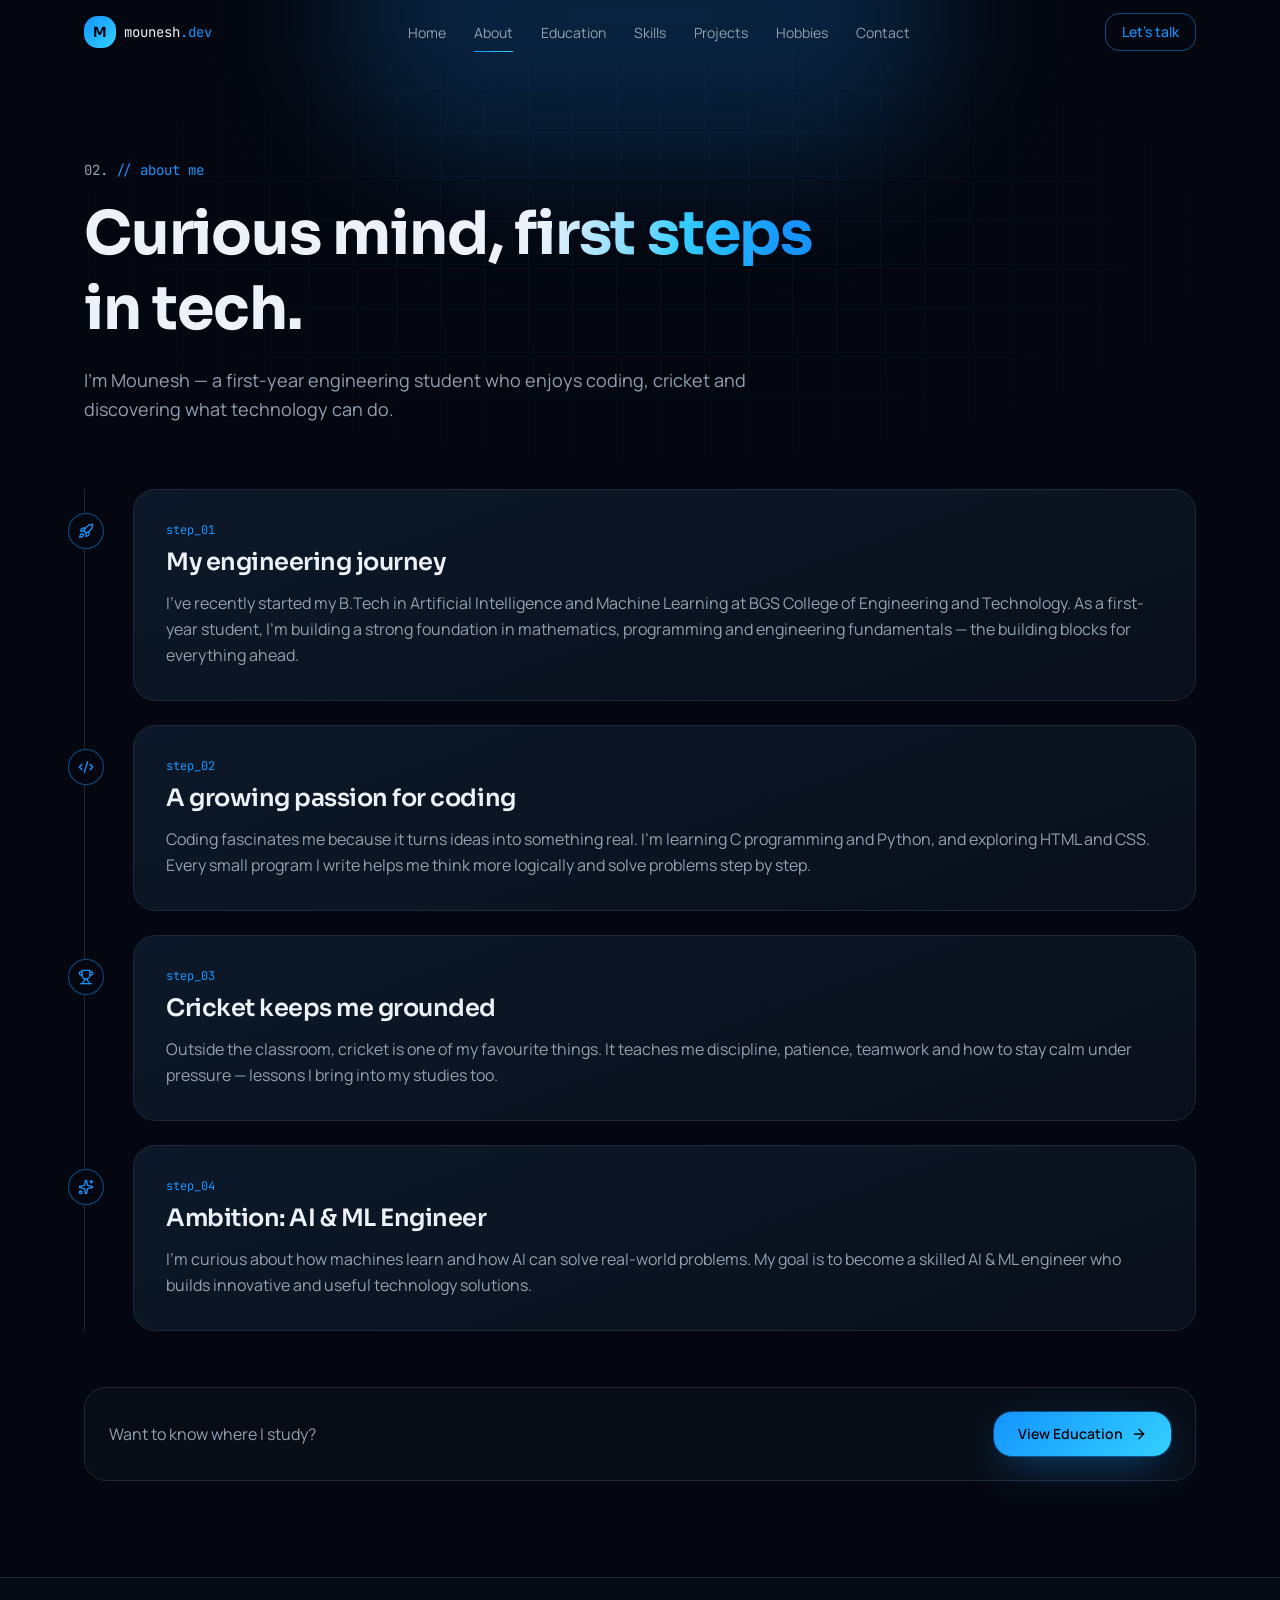
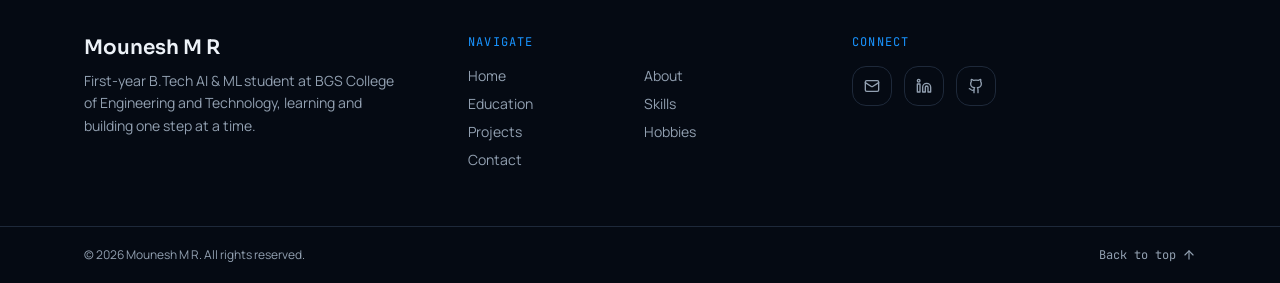
==== about.html @ 5f182b71 "Add portfolio files" ====
<!DOCTYPE html><html lang="en" data-tsd-source="/src/routes/__root.tsx:119:5"><head data-tsd-source="/src/routes/__root.tsx:120:7"><meta charSet="utf-8"/><meta name="viewport" content="width=device-width, initial-scale=1"/><link rel="stylesheet" href="https://fonts.googleapis.com/css2?family=JetBrains+Mono:wght@400;500&amp;family=Manrope:wght@400;500;600;700&amp;family=Sora:wght@500;600;700;800&amp;display=swap" data-precedence="default"/><link rel="stylesheet" href="style.css" data-precedence="default"/><title>About Me — Mounesh M R</title><meta name="author" content="Mounesh M R"/><meta property="og:type" content="website"/><meta name="twitter:card" content="summary_large_image"/><meta name="theme-color" content="#0b1020"/><meta name="description" content="My engineering journey, my passion for coding, cricket and technology, and my ambition to become an AI &amp; ML engineer."/><meta property="og:title" content="About Mounesh M R"/><meta property="og:description" content="A first-year AI &amp; ML student&#x27;s journey into coding and technology."/><link rel="preconnect" href="https://fonts.googleapis.com"/><link rel="preconnect" href="https://fonts.gstatic.com" crossorigin="anonymous"/><link rel="icon" href="favicon.ico" type="image/x-icon"/></head><body data-tsd-source="/src/routes/__root.tsx:123:7"><header class="fixed inset-x-0 top-0 z-50 transition-all duration-300 border-b border-transparent" data-tsd-source="/src/components/site/SiteNav.tsx:22:5"><nav class="mx-auto flex h-16 max-w-6xl items-center justify-between px-5" data-tsd-source="/src/components/site/SiteNav.tsx:28:7"><a class="group flex items-center gap-2 font-mono text-sm" data-tsd-source="/src/components/site/SiteNav.tsx:29:9" href="index.html"><span class="grid h-8 w-8 place-items-center rounded-lg bg-gradient-primary font-display text-sm font-bold text-primary-foreground transition-transform group-hover:rotate-6" data-tsd-source="/src/components/site/SiteNav.tsx:30:11">M</span><span class="text-foreground" data-tsd-source="/src/components/site/SiteNav.tsx:33:11">mounesh<span class="text-primary" data-tsd-source="/src/components/site/SiteNav.tsx:34:20">.dev</span></span></a><ul class="hidden items-center gap-1 lg:flex" data-tsd-source="/src/components/site/SiteNav.tsx:38:9"><li data-tsd-source="/src/components/site/SiteNav.tsx:40:13"><a class="relative rounded-md px-3 py-2 text-sm text-muted-foreground transition-colors hover:text-foreground" data-tsd-source="/src/components/site/SiteNav.tsx:41:15" href="index.html">Home<span class="absolute inset-x-3 -bottom-0.5 h-px origin-left bg-gradient-primary transition-transform duration-300 scale-x-0" data-tsd-source="/src/components/site/SiteNav.tsx:50:21"></span></a></li><li data-tsd-source="/src/components/site/SiteNav.tsx:40:13"><a class="relative rounded-md px-3 py-2 text-sm text-muted-foreground transition-colors hover:text-foreground text-foreground" data-tsd-source="/src/components/site/SiteNav.tsx:41:15" href="about.html" data-status="active" aria-current="page">About<span class="absolute inset-x-3 -bottom-0.5 h-px origin-left bg-gradient-primary transition-transform duration-300 scale-x-100" data-tsd-source="/src/components/site/SiteNav.tsx:50:21"></span></a></li><li data-tsd-source="/src/components/site/SiteNav.tsx:40:13"><a class="relative rounded-md px-3 py-2 text-sm text-muted-foreground transition-colors hover:text-foreground" data-tsd-source="/src/components/site/SiteNav.tsx:41:15" href="education.html">Education<span class="absolute inset-x-3 -bottom-0.5 h-px origin-left bg-gradient-primary transition-transform duration-300 scale-x-0" data-tsd-source="/src/components/site/SiteNav.tsx:50:21"></span></a></li><li data-tsd-source="/src/components/site/SiteNav.tsx:40:13"><a class="relative rounded-md px-3 py-2 text-sm text-muted-foreground transition-colors hover:text-foreground" data-tsd-source="/src/components/site/SiteNav.tsx:41:15" href="skills.html">Skills<span class="absolute inset-x-3 -bottom-0.5 h-px origin-left bg-gradient-primary transition-transform duration-300 scale-x-0" data-tsd-source="/src/components/site/SiteNav.tsx:50:21"></span></a></li><li data-tsd-source="/src/components/site/SiteNav.tsx:40:13"><a class="relative rounded-md px-3 py-2 text-sm text-muted-foreground transition-colors hover:text-foreground" data-tsd-source="/src/components/site/SiteNav.tsx:41:15" href="projects.html">Projects<span class="absolute inset-x-3 -bottom-0.5 h-px origin-left bg-gradient-primary transition-transform duration-300 scale-x-0" data-tsd-source="/src/components/site/SiteNav.tsx:50:21"></span></a></li><li data-tsd-source="/src/components/site/SiteNav.tsx:40:13"><a class="relative rounded-md px-3 py-2 text-sm text-muted-foreground transition-colors hover:text-foreground" data-tsd-source="/src/components/site/SiteNav.tsx:41:15" href="hobbies.html">Hobbies<span class="absolute inset-x-3 -bottom-0.5 h-px origin-left bg-gradient-primary transition-transform duration-300 scale-x-0" data-tsd-source="/src/components/site/SiteNav.tsx:50:21"></span></a></li><li data-tsd-source="/src/components/site/SiteNav.tsx:40:13"><a class="relative rounded-md px-3 py-2 text-sm text-muted-foreground transition-colors hover:text-foreground" data-tsd-source="/src/components/site/SiteNav.tsx:41:15" href="contact.html">Contact<span class="absolute inset-x-3 -bottom-0.5 h-px origin-left bg-gradient-primary transition-transform duration-300 scale-x-0" data-tsd-source="/src/components/site/SiteNav.tsx:50:21"></span></a></li></ul><a class="hidden rounded-lg border border-primary/50 px-4 py-2 text-sm font-medium text-primary transition-all hover:bg-primary hover:text-primary-foreground lg:inline-flex" data-tsd-source="/src/components/site/SiteNav.tsx:63:9" href="contact.html">Let&#x27;s talk</a><button type="button" aria-label="Open menu" aria-expanded="false" class="grid h-10 w-10 place-items-center rounded-lg border border-border text-foreground transition-colors hover:border-primary lg:hidden" data-tsd-source="/src/components/site/SiteNav.tsx:70:9"><svg xmlns="http://www.w3.org/2000/svg" width="24" height="24" viewBox="0 0 24 24" fill="none" stroke="currentColor" stroke-width="2" stroke-linecap="round" stroke-linejoin="round" class="lucide lucide-menu h-5 w-5" aria-hidden="true" data-tsd-source="/src/components/site/SiteNav.tsx:77:47"><path d="M4 5h16"></path><path d="M4 12h16"></path><path d="M4 19h16"></path></svg></button></nav><div class="overflow-hidden transition-[max-height] duration-300 lg:hidden max-h-0" data-tsd-source="/src/components/site/SiteNav.tsx:81:7"><ul class="mx-auto max-w-6xl space-y-1 px-5 pb-5" data-tsd-source="/src/components/site/SiteNav.tsx:87:9"><li data-tsd-source="/src/components/site/SiteNav.tsx:89:13"><a class="flex items-center gap-3 rounded-lg px-3 py-3 text-base text-muted-foreground transition-colors hover:bg-accent hover:text-foreground" data-tsd-source="/src/components/site/SiteNav.tsx:90:15" href="index.html"><span class="font-mono text-xs text-primary" data-tsd-source="/src/components/site/SiteNav.tsx:96:17">01.</span>Home</a></li><li data-tsd-source="/src/components/site/SiteNav.tsx:89:13"><a class="flex items-center gap-3 rounded-lg px-3 py-3 text-base text-muted-foreground transition-colors hover:bg-accent hover:text-foreground bg-accent text-foreground" data-tsd-source="/src/components/site/SiteNav.tsx:90:15" href="about.html" data-status="active" aria-current="page"><span class="font-mono text-xs text-primary" data-tsd-source="/src/components/site/SiteNav.tsx:96:17">02.</span>About</a></li><li data-tsd-source="/src/components/site/SiteNav.tsx:89:13"><a class="flex items-center gap-3 rounded-lg px-3 py-3 text-base text-muted-foreground transition-colors hover:bg-accent hover:text-foreground" data-tsd-source="/src/components/site/SiteNav.tsx:90:15" href="education.html"><span class="font-mono text-xs text-primary" data-tsd-source="/src/components/site/SiteNav.tsx:96:17">03.</span>Education</a></li><li data-tsd-source="/src/components/site/SiteNav.tsx:89:13"><a class="flex items-center gap-3 rounded-lg px-3 py-3 text-base text-muted-foreground transition-colors hover:bg-accent hover:text-foreground" data-tsd-source="/src/components/site/SiteNav.tsx:90:15" href="skills.html"><span class="font-mono text-xs text-primary" data-tsd-source="/src/components/site/SiteNav.tsx:96:17">04.</span>Skills</a></li><li data-tsd-source="/src/components/site/SiteNav.tsx:89:13"><a class="flex items-center gap-3 rounded-lg px-3 py-3 text-base text-muted-foreground transition-colors hover:bg-accent hover:text-foreground" data-tsd-source="/src/components/site/SiteNav.tsx:90:15" href="projects.html"><span class="font-mono text-xs text-primary" data-tsd-source="/src/components/site/SiteNav.tsx:96:17">05.</span>Projects</a></li><li data-tsd-source="/src/components/site/SiteNav.tsx:89:13"><a class="flex items-center gap-3 rounded-lg px-3 py-3 text-base text-muted-foreground transition-colors hover:bg-accent hover:text-foreground" data-tsd-source="/src/components/site/SiteNav.tsx:90:15" href="hobbies.html"><span class="font-mono text-xs text-primary" data-tsd-source="/src/components/site/SiteNav.tsx:96:17">06.</span>Hobbies</a></li><li data-tsd-source="/src/components/site/SiteNav.tsx:89:13"><a class="flex items-center gap-3 rounded-lg px-3 py-3 text-base text-muted-foreground transition-colors hover:bg-accent hover:text-foreground" data-tsd-source="/src/components/site/SiteNav.tsx:90:15" href="contact.html"><span class="font-mono text-xs text-primary" data-tsd-source="/src/components/site/SiteNav.tsx:96:17">07.</span>Contact</a></li></ul></div></header><main class="min-h-screen" data-tsd-source="/src/routes/__root.tsx:137:7"><section class="relative overflow-hidden pt-32 pb-12 md:pt-40 md:pb-16" data-tsd-source="/src/components/site/PageHeader.tsx:15:5"><div class="pointer-events-none absolute inset-0 bg-grid opacity-60" data-tsd-source="/src/components/site/PageHeader.tsx:16:7"></div><div class="pointer-events-none absolute -top-32 left-1/2 h-72 w-[38rem] -translate-x-1/2 rounded-full bg-primary/20 blur-3xl" data-tsd-source="/src/components/site/PageHeader.tsx:17:7"></div><div class="relative mx-auto max-w-6xl px-5" data-tsd-source="/src/components/site/PageHeader.tsx:18:7"><p class="animate-fade-up font-mono text-sm text-primary" data-tsd-source="/src/components/site/PageHeader.tsx:19:9"><span class="text-muted-foreground" data-tsd-source="/src/components/site/PageHeader.tsx:20:11">02.</span> // about me</p><h1 class="animate-fade-up mt-4 max-w-3xl text-4xl font-bold leading-tight md:text-6xl" style="animation-delay:80ms" data-tsd-source="/src/components/site/PageHeader.tsx:22:9">Curious mind, <span class="text-gradient">first steps</span> in tech.</h1><div class="animate-fade-up mt-5 max-w-2xl text-base leading-relaxed text-muted-foreground md:text-lg" style="animation-delay:160ms" data-tsd-source="/src/components/site/PageHeader.tsx:29:11">I&#x27;m Mounesh — a first-year engineering student who enjoys coding, cricket and discovering what technology can do.</div></div></section><section class="mx-auto max-w-6xl px-5" data-tsd-source="/src/routes/about.tsx:57:7"><div class="relative space-y-6 border-l border-border pl-8 md:pl-12" data-tsd-source="/src/routes/about.tsx:58:9"><div data-visible="false" style="transition-delay:0ms" class="reveal" data-tsd-source="/src/components/site/Reveal.tsx:33:5"><div class="relative" data-tsd-source="/src/routes/about.tsx:61:15"><span class="absolute -left-[3.05rem] top-6 grid h-9 w-9 place-items-center rounded-full border border-primary/50 bg-background text-primary md:-left-[4.05rem]" data-tsd-source="/src/routes/about.tsx:62:17"><svg xmlns="http://www.w3.org/2000/svg" width="24" height="24" viewBox="0 0 24 24" fill="none" stroke="currentColor" stroke-width="2" stroke-linecap="round" stroke-linejoin="round" class="lucide lucide-rocket h-4 w-4" aria-hidden="true" data-tsd-source="/src/routes/about.tsx:63:19"><path d="M12 15v5s3.03-.55 4-2c1.08-1.62 0-5 0-5"></path><path d="M4.5 16.5c-1.5 1.26-2 5-2 5s3.74-.5 5-2c.71-.84.7-2.13-.09-2.91a2.18 2.18 0 0 0-2.91-.09"></path><path d="M9 12a22 22 0 0 1 2-3.95A12.88 12.88 0 0 1 22 2c0 2.72-.78 7.5-6 11a22.4 22.4 0 0 1-4 2z"></path><path d="M9 12H4s.55-3.03 2-4c1.62-1.08 5 .05 5 .05"></path></svg></span><div class="card-interactive rounded-2xl border border-border bg-gradient-card p-6 md:p-8" data-tsd-source="/src/routes/about.tsx:65:17"><p class="font-mono text-xs text-primary" data-tsd-source="/src/routes/about.tsx:66:19">step_01</p><h2 class="mt-2 text-xl font-semibold md:text-2xl" data-tsd-source="/src/routes/about.tsx:67:19">My engineering journey</h2><p class="mt-3 leading-relaxed text-muted-foreground" data-tsd-source="/src/routes/about.tsx:68:19">I&#x27;ve recently started my B.Tech in Artificial Intelligence and Machine Learning at BGS College of Engineering and Technology. As a first-year student, I&#x27;m building a strong foundation in mathematics, programming and engineering fundamentals — the building blocks for everything ahead.</p></div></div></div><div data-visible="false" style="transition-delay:60ms" class="reveal" data-tsd-source="/src/components/site/Reveal.tsx:33:5"><div class="relative" data-tsd-source="/src/routes/about.tsx:61:15"><span class="absolute -left-[3.05rem] top-6 grid h-9 w-9 place-items-center rounded-full border border-primary/50 bg-background text-primary md:-left-[4.05rem]" data-tsd-source="/src/routes/about.tsx:62:17"><svg xmlns="http://www.w3.org/2000/svg" width="24" height="24" viewBox="0 0 24 24" fill="none" stroke="currentColor" stroke-width="2" stroke-linecap="round" stroke-linejoin="round" class="lucide lucide-code-xml h-4 w-4" aria-hidden="true" data-tsd-source="/src/routes/about.tsx:63:19"><path d="m18 16 4-4-4-4"></path><path d="m6 8-4 4 4 4"></path><path d="m14.5 4-5 16"></path></svg></span><div class="card-interactive rounded-2xl border border-border bg-gradient-card p-6 md:p-8" data-tsd-source="/src/routes/about.tsx:65:17"><p class="font-mono text-xs text-primary" data-tsd-source="/src/routes/about.tsx:66:19">step_02</p><h2 class="mt-2 text-xl font-semibold md:text-2xl" data-tsd-source="/src/routes/about.tsx:67:19">A growing passion for coding</h2><p class="mt-3 leading-relaxed text-muted-foreground" data-tsd-source="/src/routes/about.tsx:68:19">Coding fascinates me because it turns ideas into something real. I&#x27;m learning C programming and Python, and exploring HTML and CSS. Every small program I write helps me think more logically and solve problems step by step.</p></div></div></div><div data-visible="false" style="transition-delay:120ms" class="reveal" data-tsd-source="/src/components/site/Reveal.tsx:33:5"><div class="relative" data-tsd-source="/src/routes/about.tsx:61:15"><span class="absolute -left-[3.05rem] top-6 grid h-9 w-9 place-items-center rounded-full border border-primary/50 bg-background text-primary md:-left-[4.05rem]" data-tsd-source="/src/routes/about.tsx:62:17"><svg xmlns="http://www.w3.org/2000/svg" width="24" height="24" viewBox="0 0 24 24" fill="none" stroke="currentColor" stroke-width="2" stroke-linecap="round" stroke-linejoin="round" class="lucide lucide-trophy h-4 w-4" aria-hidden="true" data-tsd-source="/src/routes/about.tsx:63:19"><path d="M10 14.66v1.626a2 2 0 0 1-.976 1.696A5 5 0 0 0 7 21.978"></path><path d="M14 14.66v1.626a2 2 0 0 0 .976 1.696A5 5 0 0 1 17 21.978"></path><path d="M18 9h1.5a1 1 0 0 0 0-5H18"></path><path d="M4 22h16"></path><path d="M6 9a6 6 0 0 0 12 0V3a1 1 0 0 0-1-1H7a1 1 0 0 0-1 1z"></path><path d="M6 9H4.5a1 1 0 0 1 0-5H6"></path></svg></span><div class="card-interactive rounded-2xl border border-border bg-gradient-card p-6 md:p-8" data-tsd-source="/src/routes/about.tsx:65:17"><p class="font-mono text-xs text-primary" data-tsd-source="/src/routes/about.tsx:66:19">step_03</p><h2 class="mt-2 text-xl font-semibold md:text-2xl" data-tsd-source="/src/routes/about.tsx:67:19">Cricket keeps me grounded</h2><p class="mt-3 leading-relaxed text-muted-foreground" data-tsd-source="/src/routes/about.tsx:68:19">Outside the classroom, cricket is one of my favourite things. It teaches me discipline, patience, teamwork and how to stay calm under pressure — lessons I bring into my studies too.</p></div></div></div><div data-visible="false" style="transition-delay:180ms" class="reveal" data-tsd-source="/src/components/site/Reveal.tsx:33:5"><div class="relative" data-tsd-source="/src/routes/about.tsx:61:15"><span class="absolute -left-[3.05rem] top-6 grid h-9 w-9 place-items-center rounded-full border border-primary/50 bg-background text-primary md:-left-[4.05rem]" data-tsd-source="/src/routes/about.tsx:62:17"><svg xmlns="http://www.w3.org/2000/svg" width="24" height="24" viewBox="0 0 24 24" fill="none" stroke="currentColor" stroke-width="2" stroke-linecap="round" stroke-linejoin="round" class="lucide lucide-sparkles h-4 w-4" aria-hidden="true" data-tsd-source="/src/routes/about.tsx:63:19"><path d="M11.017 2.814a1 1 0 0 1 1.966 0l1.051 5.558a2 2 0 0 0 1.594 1.594l5.558 1.051a1 1 0 0 1 0 1.966l-5.558 1.051a2 2 0 0 0-1.594 1.594l-1.051 5.558a1 1 0 0 1-1.966 0l-1.051-5.558a2 2 0 0 0-1.594-1.594l-5.558-1.051a1 1 0 0 1 0-1.966l5.558-1.051a2 2 0 0 0 1.594-1.594z"></path><path d="M20 2v4"></path><path d="M22 4h-4"></path><circle cx="4" cy="20" r="2"></circle></svg></span><div class="card-interactive rounded-2xl border border-border bg-gradient-card p-6 md:p-8" data-tsd-source="/src/routes/about.tsx:65:17"><p class="font-mono text-xs text-primary" data-tsd-source="/src/routes/about.tsx:66:19">step_04</p><h2 class="mt-2 text-xl font-semibold md:text-2xl" data-tsd-source="/src/routes/about.tsx:67:19">Ambition: AI &amp; ML Engineer</h2><p class="mt-3 leading-relaxed text-muted-foreground" data-tsd-source="/src/routes/about.tsx:68:19">I&#x27;m curious about how machines learn and how AI can solve real-world problems. My goal is to become a skilled AI &amp; ML engineer who builds innovative and useful technology solutions.</p></div></div></div></div><div data-visible="false" style="transition-delay:0ms" class="reveal mt-14 flex flex-wrap items-center justify-between gap-4 rounded-2xl border border-border bg-card/60 p-6" data-tsd-source="/src/components/site/Reveal.tsx:33:5"><p class="text-muted-foreground" data-tsd-source="/src/routes/about.tsx:76:11">Want to know where I study?</p><a class="group inline-flex items-center justify-center gap-2 rounded-xl bg-gradient-primary px-6 py-3 text-sm font-semibold text-primary-foreground shadow-glow transition-all duration-300 hover:-translate-y-0.5 hover:brightness-110 focus-visible:outline-none focus-visible:ring-2 focus-visible:ring-ring focus-visible:ring-offset-2 focus-visible:ring-offset-background" data-tsd-source="/src/routes/about.tsx:77:11" href="education.html">View Education <svg xmlns="http://www.w3.org/2000/svg" width="24" height="24" viewBox="0 0 24 24" fill="none" stroke="currentColor" stroke-width="2" stroke-linecap="round" stroke-linejoin="round" class="lucide lucide-arrow-right h-4 w-4 transition-transform group-hover:translate-x-1" aria-hidden="true" data-tsd-source="/src/routes/about.tsx:78:28"><path d="M5 12h14"></path><path d="m12 5 7 7-7 7"></path></svg></a></div></section></main><footer class="relative mt-24 border-t border-border bg-card/40" data-tsd-source="/src/components/site/SiteFooter.tsx:7:5"><div class="mx-auto grid max-w-6xl gap-10 px-5 py-14 md:grid-cols-3" data-tsd-source="/src/components/site/SiteFooter.tsx:8:7"><div data-tsd-source="/src/components/site/SiteFooter.tsx:9:9"><p class="font-display text-xl font-semibold" data-tsd-source="/src/components/site/SiteFooter.tsx:10:11">Mounesh M R</p><p class="mt-2 max-w-xs text-sm leading-relaxed text-muted-foreground" data-tsd-source="/src/components/site/SiteFooter.tsx:11:11">First-year B.Tech AI &amp; ML student at BGS College of Engineering and Technology, learning and building one step at a time.</p></div><div data-tsd-source="/src/components/site/SiteFooter.tsx:17:9"><p class="font-mono text-xs uppercase tracking-widest text-primary" data-tsd-source="/src/components/site/SiteFooter.tsx:18:11">Navigate</p><ul class="mt-4 grid grid-cols-2 gap-2 text-sm" data-tsd-source="/src/components/site/SiteFooter.tsx:19:11"><li data-tsd-source="/src/components/site/SiteFooter.tsx:21:15"><a class="text-muted-foreground transition-colors hover:text-primary" data-tsd-source="/src/components/site/SiteFooter.tsx:22:17" href="index.html">Home</a></li><li data-tsd-source="/src/components/site/SiteFooter.tsx:21:15"><a class="text-muted-foreground transition-colors hover:text-primary active" data-tsd-source="/src/components/site/SiteFooter.tsx:22:17" href="about.html" data-status="active" aria-current="page">About</a></li><li data-tsd-source="/src/components/site/SiteFooter.tsx:21:15"><a class="text-muted-foreground transition-colors hover:text-primary" data-tsd-source="/src/components/site/SiteFooter.tsx:22:17" href="education.html">Education</a></li><li data-tsd-source="/src/components/site/SiteFooter.tsx:21:15"><a class="text-muted-foreground transition-colors hover:text-primary" data-tsd-source="/src/components/site/SiteFooter.tsx:22:17" href="skills.html">Skills</a></li><li data-tsd-source="/src/components/site/SiteFooter.tsx:21:15"><a class="text-muted-foreground transition-colors hover:text-primary" data-tsd-source="/src/components/site/SiteFooter.tsx:22:17" href="projects.html">Projects</a></li><li data-tsd-source="/src/components/site/SiteFooter.tsx:21:15"><a class="text-muted-foreground transition-colors hover:text-primary" data-tsd-source="/src/components/site/SiteFooter.tsx:22:17" href="hobbies.html">Hobbies</a></li><li data-tsd-source="/src/components/site/SiteFooter.tsx:21:15"><a class="text-muted-foreground transition-colors hover:text-primary" data-tsd-source="/src/components/site/SiteFooter.tsx:22:17" href="contact.html">Contact</a></li></ul></div><div data-tsd-source="/src/components/site/SiteFooter.tsx:30:9"><p class="font-mono text-xs uppercase tracking-widest text-primary" data-tsd-source="/src/components/site/SiteFooter.tsx:31:11">Connect</p><div class="mt-4 flex gap-3" data-tsd-source="/src/components/site/SiteFooter.tsx:32:11"><a href="mailto:your.email@example.com" rel="noreferrer" aria-label="Email" class="grid h-10 w-10 place-items-center rounded-lg border border-border text-muted-foreground transition-all hover:-translate-y-1 hover:border-primary hover:text-primary" data-tsd-source="/src/components/site/SiteFooter.tsx:38:15"><svg xmlns="http://www.w3.org/2000/svg" width="24" height="24" viewBox="0 0 24 24" fill="none" stroke="currentColor" stroke-width="2" stroke-linecap="round" stroke-linejoin="round" class="lucide lucide-mail h-4 w-4" aria-hidden="true" data-tsd-source="/src/components/site/SiteFooter.tsx:46:17"><path d="m22 7-8.991 5.727a2 2 0 0 1-2.009 0L2 7"></path><rect x="2" y="4" width="20" height="16" rx="2"></rect></svg></a><a href="https://www.linkedin.com/in/your-profile" target="_blank" rel="noreferrer" aria-label="LinkedIn" class="grid h-10 w-10 place-items-center rounded-lg border border-border text-muted-foreground transition-all hover:-translate-y-1 hover:border-primary hover:text-primary" data-tsd-source="/src/components/site/SiteFooter.tsx:38:15"><svg xmlns="http://www.w3.org/2000/svg" width="24" height="24" viewBox="0 0 24 24" fill="none" stroke="currentColor" stroke-width="2" stroke-linecap="round" stroke-linejoin="round" class="lucide lucide-linkedin h-4 w-4" aria-hidden="true" data-tsd-source="/src/components/site/SiteFooter.tsx:46:17"><path d="M16 8a6 6 0 0 1 6 6v7h-4v-7a2 2 0 0 0-2-2 2 2 0 0 0-2 2v7h-4v-7a6 6 0 0 1 6-6z"></path><rect width="4" height="12" x="2" y="9"></rect><circle cx="4" cy="4" r="2"></circle></svg></a><a href="https://github.com/your-username" target="_blank" rel="noreferrer" aria-label="GitHub" class="grid h-10 w-10 place-items-center rounded-lg border border-border text-muted-foreground transition-all hover:-translate-y-1 hover:border-primary hover:text-primary" data-tsd-source="/src/components/site/SiteFooter.tsx:38:15"><svg xmlns="http://www.w3.org/2000/svg" width="24" height="24" viewBox="0 0 24 24" fill="none" stroke="currentColor" stroke-width="2" stroke-linecap="round" stroke-linejoin="round" class="lucide lucide-github h-4 w-4" aria-hidden="true" data-tsd-source="/src/components/site/SiteFooter.tsx:46:17"><path d="M15 22v-4a4.8 4.8 0 0 0-1-3.5c3 0 6-2 6-5.5.08-1.25-.27-2.48-1-3.5.28-1.15.28-2.35 0-3.5 0 0-1 0-3 1.5-2.64-.5-5.36-.5-8 0C6 2 5 2 5 2c-.3 1.15-.3 2.35 0 3.5A5.403 5.403 0 0 0 4 9c0 3.5 3 5.5 6 5.5-.39.49-.68 1.05-.85 1.65-.17.6-.22 1.23-.15 1.85v4"></path><path d="M9 18c-4.51 2-5-2-7-2"></path></svg></a></div></div></div><div class="border-t border-border" data-tsd-source="/src/components/site/SiteFooter.tsx:53:7"><div class="mx-auto flex max-w-6xl flex-col items-center justify-between gap-3 px-5 py-5 text-xs text-muted-foreground sm:flex-row" data-tsd-source="/src/components/site/SiteFooter.tsx:54:9"><p data-tsd-source="/src/components/site/SiteFooter.tsx:55:11">© 2026 Mounesh M R. All rights reserved.</p><button type="button" class="inline-flex items-center gap-1.5 font-mono transition-colors hover:text-primary" data-tsd-source="/src/components/site/SiteFooter.tsx:56:11">Back to top <svg xmlns="http://www.w3.org/2000/svg" width="24" height="24" viewBox="0 0 24 24" fill="none" stroke="currentColor" stroke-width="2" stroke-linecap="round" stroke-linejoin="round" class="lucide lucide-arrow-up h-3.5 w-3.5" aria-hidden="true" data-tsd-source="/src/components/site/SiteFooter.tsx:61:25"><path d="m5 12 7-7 7 7"></path><path d="M12 19V5"></path></svg></button></div></div></footer><script src="script.js"></script></body></html>
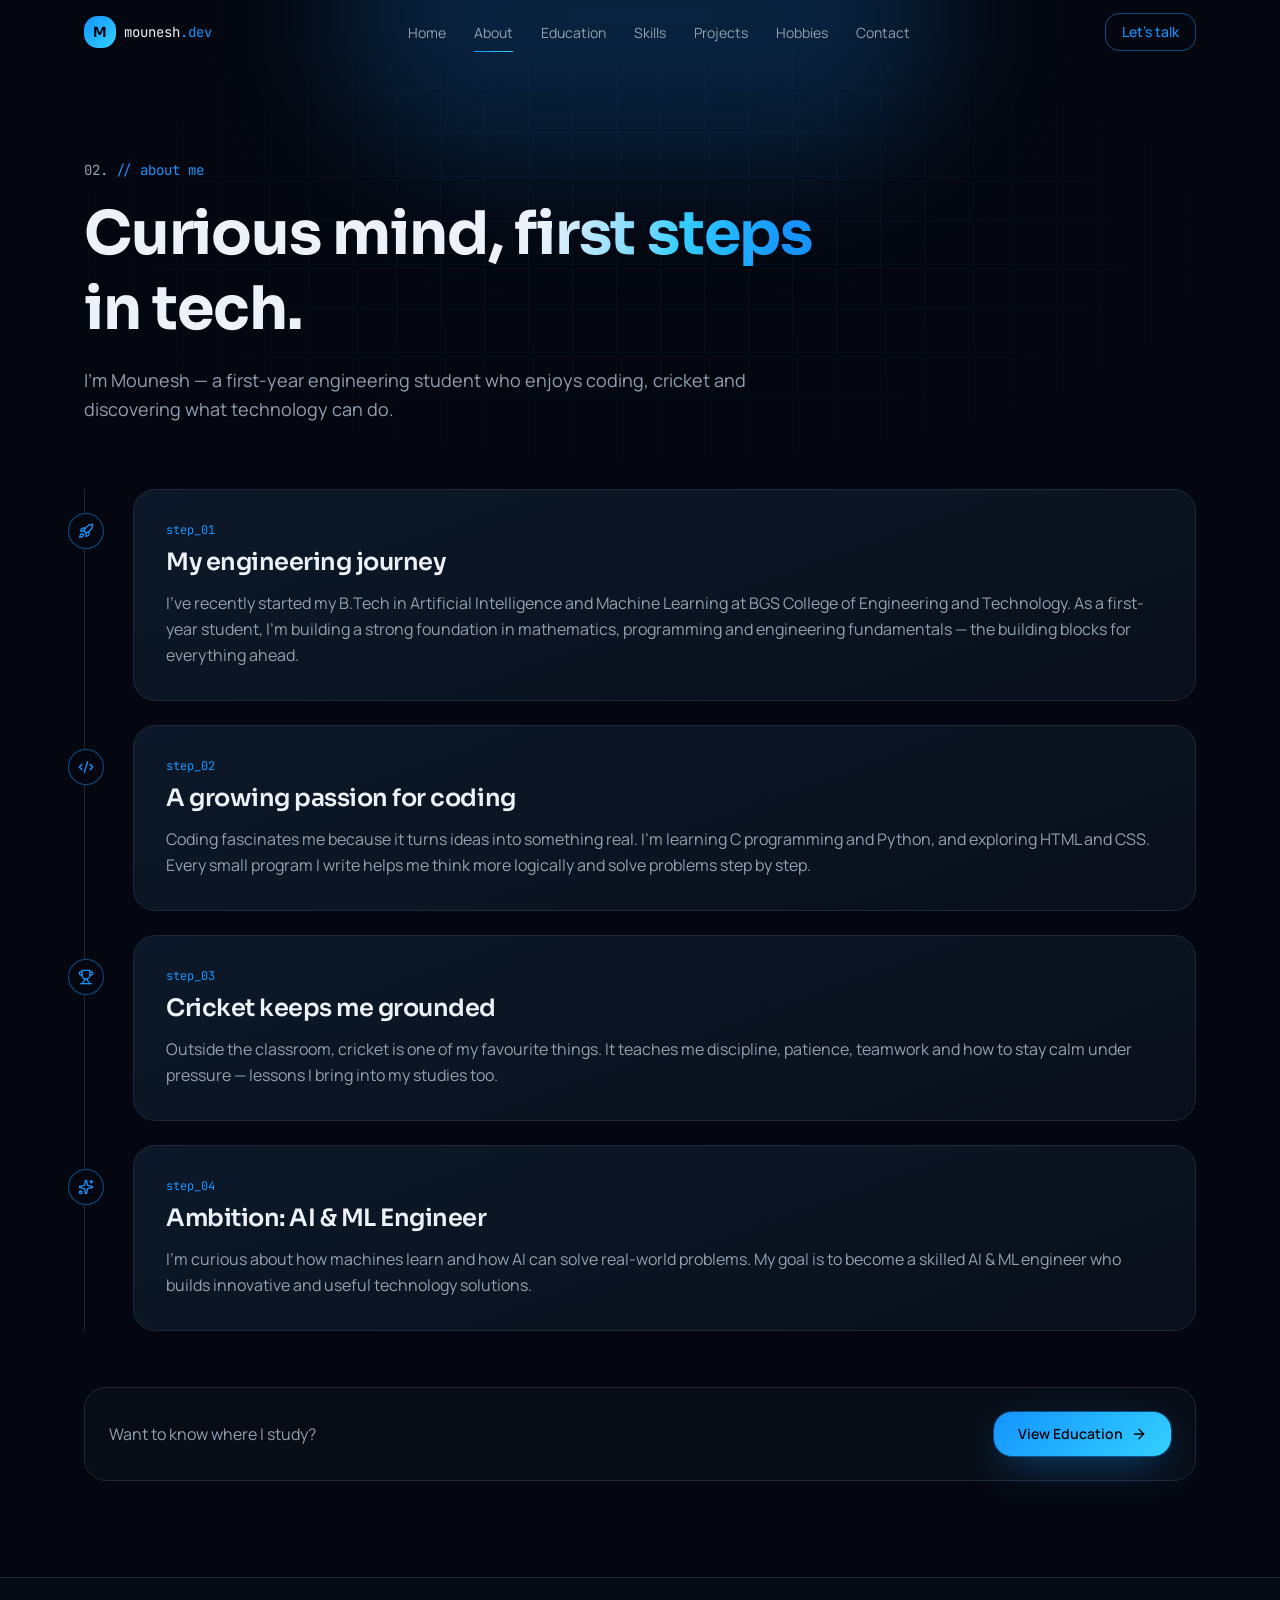
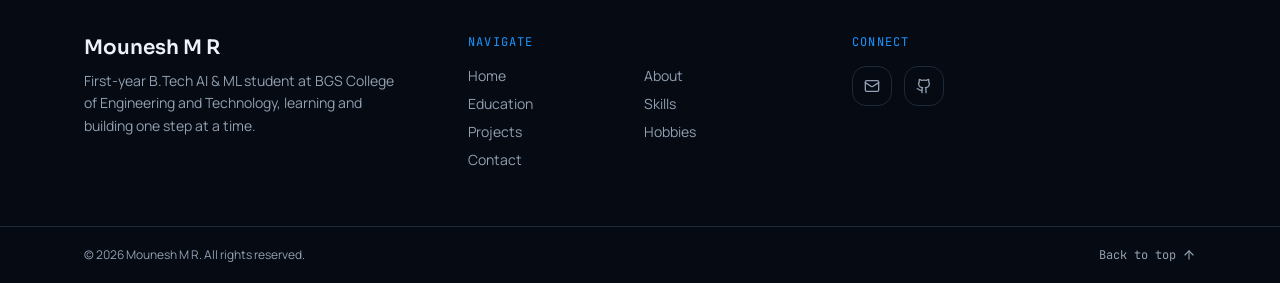
==== commit 014a3bad: "Update email and GitHub, remove LinkedIn and Instagram links" ====
--- a/about.html
+++ b/about.html
@@ -1 +1 @@
-<!DOCTYPE html><html lang="en" data-tsd-source="/src/routes/__root.tsx:119:5"><head data-tsd-source="/src/routes/__root.tsx:120:7"><meta charSet="utf-8"/><meta name="viewport" content="width=device-width, initial-scale=1"/><link rel="stylesheet" href="https://fonts.googleapis.com/css2?family=JetBrains+Mono:wght@400;500&amp;family=Manrope:wght@400;500;600;700&amp;family=Sora:wght@500;600;700;800&amp;display=swap" data-precedence="default"/><link rel="stylesheet" href="style.css" data-precedence="default"/><title>About Me — Mounesh M R</title><meta name="author" content="Mounesh M R"/><meta property="og:type" content="website"/><meta name="twitter:card" content="summary_large_image"/><meta name="theme-color" content="#0b1020"/><meta name="description" content="My engineering journey, my passion for coding, cricket and technology, and my ambition to become an AI &amp; ML engineer."/><meta property="og:title" content="About Mounesh M R"/><meta property="og:description" content="A first-year AI &amp; ML student&#x27;s journey into coding and technology."/><link rel="preconnect" href="https://fonts.googleapis.com"/><link rel="preconnect" href="https://fonts.gstatic.com" crossorigin="anonymous"/><link rel="icon" href="favicon.ico" type="image/x-icon"/></head><body data-tsd-source="/src/routes/__root.tsx:123:7"><header class="fixed inset-x-0 top-0 z-50 transition-all duration-300 border-b border-transparent" data-tsd-source="/src/components/site/SiteNav.tsx:22:5"><nav class="mx-auto flex h-16 max-w-6xl items-center justify-between px-5" data-tsd-source="/src/components/site/SiteNav.tsx:28:7"><a class="group flex items-center gap-2 font-mono text-sm" data-tsd-source="/src/components/site/SiteNav.tsx:29:9" href="index.html"><span class="grid h-8 w-8 place-items-center rounded-lg bg-gradient-primary font-display text-sm font-bold text-primary-foreground transition-transform group-hover:rotate-6" data-tsd-source="/src/components/site/SiteNav.tsx:30:11">M</span><span class="text-foreground" data-tsd-source="/src/components/site/SiteNav.tsx:33:11">mounesh<span class="text-primary" data-tsd-source="/src/components/site/SiteNav.tsx:34:20">.dev</span></span></a><ul class="hidden items-center gap-1 lg:flex" data-tsd-source="/src/components/site/SiteNav.tsx:38:9"><li data-tsd-source="/src/components/site/SiteNav.tsx:40:13"><a class="relative rounded-md px-3 py-2 text-sm text-muted-foreground transition-colors hover:text-foreground" data-tsd-source="/src/components/site/SiteNav.tsx:41:15" href="index.html">Home<span class="absolute inset-x-3 -bottom-0.5 h-px origin-left bg-gradient-primary transition-transform duration-300 scale-x-0" data-tsd-source="/src/components/site/SiteNav.tsx:50:21"></span></a></li><li data-tsd-source="/src/components/site/SiteNav.tsx:40:13"><a class="relative rounded-md px-3 py-2 text-sm text-muted-foreground transition-colors hover:text-foreground text-foreground" data-tsd-source="/src/components/site/SiteNav.tsx:41:15" href="about.html" data-status="active" aria-current="page">About<span class="absolute inset-x-3 -bottom-0.5 h-px origin-left bg-gradient-primary transition-transform duration-300 scale-x-100" data-tsd-source="/src/components/site/SiteNav.tsx:50:21"></span></a></li><li data-tsd-source="/src/components/site/SiteNav.tsx:40:13"><a class="relative rounded-md px-3 py-2 text-sm text-muted-foreground transition-colors hover:text-foreground" data-tsd-source="/src/components/site/SiteNav.tsx:41:15" href="education.html">Education<span class="absolute inset-x-3 -bottom-0.5 h-px origin-left bg-gradient-primary transition-transform duration-300 scale-x-0" data-tsd-source="/src/components/site/SiteNav.tsx:50:21"></span></a></li><li data-tsd-source="/src/components/site/SiteNav.tsx:40:13"><a class="relative rounded-md px-3 py-2 text-sm text-muted-foreground transition-colors hover:text-foreground" data-tsd-source="/src/components/site/SiteNav.tsx:41:15" href="skills.html">Skills<span class="absolute inset-x-3 -bottom-0.5 h-px origin-left bg-gradient-primary transition-transform duration-300 scale-x-0" data-tsd-source="/src/components/site/SiteNav.tsx:50:21"></span></a></li><li data-tsd-source="/src/components/site/SiteNav.tsx:40:13"><a class="relative rounded-md px-3 py-2 text-sm text-muted-foreground transition-colors hover:text-foreground" data-tsd-source="/src/components/site/SiteNav.tsx:41:15" href="projects.html">Projects<span class="absolute inset-x-3 -bottom-0.5 h-px origin-left bg-gradient-primary transition-transform duration-300 scale-x-0" data-tsd-source="/src/components/site/SiteNav.tsx:50:21"></span></a></li><li data-tsd-source="/src/components/site/SiteNav.tsx:40:13"><a class="relative rounded-md px-3 py-2 text-sm text-muted-foreground transition-colors hover:text-foreground" data-tsd-source="/src/components/site/SiteNav.tsx:41:15" href="hobbies.html">Hobbies<span class="absolute inset-x-3 -bottom-0.5 h-px origin-left bg-gradient-primary transition-transform duration-300 scale-x-0" data-tsd-source="/src/components/site/SiteNav.tsx:50:21"></span></a></li><li data-tsd-source="/src/components/site/SiteNav.tsx:40:13"><a class="relative rounded-md px-3 py-2 text-sm text-muted-foreground transition-colors hover:text-foreground" data-tsd-source="/src/components/site/SiteNav.tsx:41:15" href="contact.html">Contact<span class="absolute inset-x-3 -bottom-0.5 h-px origin-left bg-gradient-primary transition-transform duration-300 scale-x-0" data-tsd-source="/src/components/site/SiteNav.tsx:50:21"></span></a></li></ul><a class="hidden rounded-lg border border-primary/50 px-4 py-2 text-sm font-medium text-primary transition-all hover:bg-primary hover:text-primary-foreground lg:inline-flex" data-tsd-source="/src/components/site/SiteNav.tsx:63:9" href="contact.html">Let&#x27;s talk</a><button type="button" aria-label="Open menu" aria-expanded="false" class="grid h-10 w-10 place-items-center rounded-lg border border-border text-foreground transition-colors hover:border-primary lg:hidden" data-tsd-source="/src/components/site/SiteNav.tsx:70:9"><svg xmlns="http://www.w3.org/2000/svg" width="24" height="24" viewBox="0 0 24 24" fill="none" stroke="currentColor" stroke-width="2" stroke-linecap="round" stroke-linejoin="round" class="lucide lucide-menu h-5 w-5" aria-hidden="true" data-tsd-source="/src/components/site/SiteNav.tsx:77:47"><path d="M4 5h16"></path><path d="M4 12h16"></path><path d="M4 19h16"></path></svg></button></nav><div class="overflow-hidden transition-[max-height] duration-300 lg:hidden max-h-0" data-tsd-source="/src/components/site/SiteNav.tsx:81:7"><ul class="mx-auto max-w-6xl space-y-1 px-5 pb-5" data-tsd-source="/src/components/site/SiteNav.tsx:87:9"><li data-tsd-source="/src/components/site/SiteNav.tsx:89:13"><a class="flex items-center gap-3 rounded-lg px-3 py-3 text-base text-muted-foreground transition-colors hover:bg-accent hover:text-foreground" data-tsd-source="/src/components/site/SiteNav.tsx:90:15" href="index.html"><span class="font-mono text-xs text-primary" data-tsd-source="/src/components/site/SiteNav.tsx:96:17">01.</span>Home</a></li><li data-tsd-source="/src/components/site/SiteNav.tsx:89:13"><a class="flex items-center gap-3 rounded-lg px-3 py-3 text-base text-muted-foreground transition-colors hover:bg-accent hover:text-foreground bg-accent text-foreground" data-tsd-source="/src/components/site/SiteNav.tsx:90:15" href="about.html" data-status="active" aria-current="page"><span class="font-mono text-xs text-primary" data-tsd-source="/src/components/site/SiteNav.tsx:96:17">02.</span>About</a></li><li data-tsd-source="/src/components/site/SiteNav.tsx:89:13"><a class="flex items-center gap-3 rounded-lg px-3 py-3 text-base text-muted-foreground transition-colors hover:bg-accent hover:text-foreground" data-tsd-source="/src/components/site/SiteNav.tsx:90:15" href="education.html"><span class="font-mono text-xs text-primary" data-tsd-source="/src/components/site/SiteNav.tsx:96:17">03.</span>Education</a></li><li data-tsd-source="/src/components/site/SiteNav.tsx:89:13"><a class="flex items-center gap-3 rounded-lg px-3 py-3 text-base text-muted-foreground transition-colors hover:bg-accent hover:text-foreground" data-tsd-source="/src/components/site/SiteNav.tsx:90:15" href="skills.html"><span class="font-mono text-xs text-primary" data-tsd-source="/src/components/site/SiteNav.tsx:96:17">04.</span>Skills</a></li><li data-tsd-source="/src/components/site/SiteNav.tsx:89:13"><a class="flex items-center gap-3 rounded-lg px-3 py-3 text-base text-muted-foreground transition-colors hover:bg-accent hover:text-foreground" data-tsd-source="/src/components/site/SiteNav.tsx:90:15" href="projects.html"><span class="font-mono text-xs text-primary" data-tsd-source="/src/components/site/SiteNav.tsx:96:17">05.</span>Projects</a></li><li data-tsd-source="/src/components/site/SiteNav.tsx:89:13"><a class="flex items-center gap-3 rounded-lg px-3 py-3 text-base text-muted-foreground transition-colors hover:bg-accent hover:text-foreground" data-tsd-source="/src/components/site/SiteNav.tsx:90:15" href="hobbies.html"><span class="font-mono text-xs text-primary" data-tsd-source="/src/components/site/SiteNav.tsx:96:17">06.</span>Hobbies</a></li><li data-tsd-source="/src/components/site/SiteNav.tsx:89:13"><a class="flex items-center gap-3 rounded-lg px-3 py-3 text-base text-muted-foreground transition-colors hover:bg-accent hover:text-foreground" data-tsd-source="/src/components/site/SiteNav.tsx:90:15" href="contact.html"><span class="font-mono text-xs text-primary" data-tsd-source="/src/components/site/SiteNav.tsx:96:17">07.</span>Contact</a></li></ul></div></header><main class="min-h-screen" data-tsd-source="/src/routes/__root.tsx:137:7"><section class="relative overflow-hidden pt-32 pb-12 md:pt-40 md:pb-16" data-tsd-source="/src/components/site/PageHeader.tsx:15:5"><div class="pointer-events-none absolute inset-0 bg-grid opacity-60" data-tsd-source="/src/components/site/PageHeader.tsx:16:7"></div><div class="pointer-events-none absolute -top-32 left-1/2 h-72 w-[38rem] -translate-x-1/2 rounded-full bg-primary/20 blur-3xl" data-tsd-source="/src/components/site/PageHeader.tsx:17:7"></div><div class="relative mx-auto max-w-6xl px-5" data-tsd-source="/src/components/site/PageHeader.tsx:18:7"><p class="animate-fade-up font-mono text-sm text-primary" data-tsd-source="/src/components/site/PageHeader.tsx:19:9"><span class="text-muted-foreground" data-tsd-source="/src/components/site/PageHeader.tsx:20:11">02.</span> // about me</p><h1 class="animate-fade-up mt-4 max-w-3xl text-4xl font-bold leading-tight md:text-6xl" style="animation-delay:80ms" data-tsd-source="/src/components/site/PageHeader.tsx:22:9">Curious mind, <span class="text-gradient">first steps</span> in tech.</h1><div class="animate-fade-up mt-5 max-w-2xl text-base leading-relaxed text-muted-foreground md:text-lg" style="animation-delay:160ms" data-tsd-source="/src/components/site/PageHeader.tsx:29:11">I&#x27;m Mounesh — a first-year engineering student who enjoys coding, cricket and discovering what technology can do.</div></div></section><section class="mx-auto max-w-6xl px-5" data-tsd-source="/src/routes/about.tsx:57:7"><div class="relative space-y-6 border-l border-border pl-8 md:pl-12" data-tsd-source="/src/routes/about.tsx:58:9"><div data-visible="false" style="transition-delay:0ms" class="reveal" data-tsd-source="/src/components/site/Reveal.tsx:33:5"><div class="relative" data-tsd-source="/src/routes/about.tsx:61:15"><span class="absolute -left-[3.05rem] top-6 grid h-9 w-9 place-items-center rounded-full border border-primary/50 bg-background text-primary md:-left-[4.05rem]" data-tsd-source="/src/routes/about.tsx:62:17"><svg xmlns="http://www.w3.org/2000/svg" width="24" height="24" viewBox="0 0 24 24" fill="none" stroke="currentColor" stroke-width="2" stroke-linecap="round" stroke-linejoin="round" class="lucide lucide-rocket h-4 w-4" aria-hidden="true" data-tsd-source="/src/routes/about.tsx:63:19"><path d="M12 15v5s3.03-.55 4-2c1.08-1.62 0-5 0-5"></path><path d="M4.5 16.5c-1.5 1.26-2 5-2 5s3.74-.5 5-2c.71-.84.7-2.13-.09-2.91a2.18 2.18 0 0 0-2.91-.09"></path><path d="M9 12a22 22 0 0 1 2-3.95A12.88 12.88 0 0 1 22 2c0 2.72-.78 7.5-6 11a22.4 22.4 0 0 1-4 2z"></path><path d="M9 12H4s.55-3.03 2-4c1.62-1.08 5 .05 5 .05"></path></svg></span><div class="card-interactive rounded-2xl border border-border bg-gradient-card p-6 md:p-8" data-tsd-source="/src/routes/about.tsx:65:17"><p class="font-mono text-xs text-primary" data-tsd-source="/src/routes/about.tsx:66:19">step_01</p><h2 class="mt-2 text-xl font-semibold md:text-2xl" data-tsd-source="/src/routes/about.tsx:67:19">My engineering journey</h2><p class="mt-3 leading-relaxed text-muted-foreground" data-tsd-source="/src/routes/about.tsx:68:19">I&#x27;ve recently started my B.Tech in Artificial Intelligence and Machine Learning at BGS College of Engineering and Technology. As a first-year student, I&#x27;m building a strong foundation in mathematics, programming and engineering fundamentals — the building blocks for everything ahead.</p></div></div></div><div data-visible="false" style="transition-delay:60ms" class="reveal" data-tsd-source="/src/components/site/Reveal.tsx:33:5"><div class="relative" data-tsd-source="/src/routes/about.tsx:61:15"><span class="absolute -left-[3.05rem] top-6 grid h-9 w-9 place-items-center rounded-full border border-primary/50 bg-background text-primary md:-left-[4.05rem]" data-tsd-source="/src/routes/about.tsx:62:17"><svg xmlns="http://www.w3.org/2000/svg" width="24" height="24" viewBox="0 0 24 24" fill="none" stroke="currentColor" stroke-width="2" stroke-linecap="round" stroke-linejoin="round" class="lucide lucide-code-xml h-4 w-4" aria-hidden="true" data-tsd-source="/src/routes/about.tsx:63:19"><path d="m18 16 4-4-4-4"></path><path d="m6 8-4 4 4 4"></path><path d="m14.5 4-5 16"></path></svg></span><div class="card-interactive rounded-2xl border border-border bg-gradient-card p-6 md:p-8" data-tsd-source="/src/routes/about.tsx:65:17"><p class="font-mono text-xs text-primary" data-tsd-source="/src/routes/about.tsx:66:19">step_02</p><h2 class="mt-2 text-xl font-semibold md:text-2xl" data-tsd-source="/src/routes/about.tsx:67:19">A growing passion for coding</h2><p class="mt-3 leading-relaxed text-muted-foreground" data-tsd-source="/src/routes/about.tsx:68:19">Coding fascinates me because it turns ideas into something real. I&#x27;m learning C programming and Python, and exploring HTML and CSS. Every small program I write helps me think more logically and solve problems step by step.</p></div></div></div><div data-visible="false" style="transition-delay:120ms" class="reveal" data-tsd-source="/src/components/site/Reveal.tsx:33:5"><div class="relative" data-tsd-source="/src/routes/about.tsx:61:15"><span class="absolute -left-[3.05rem] top-6 grid h-9 w-9 place-items-center rounded-full border border-primary/50 bg-background text-primary md:-left-[4.05rem]" data-tsd-source="/src/routes/about.tsx:62:17"><svg xmlns="http://www.w3.org/2000/svg" width="24" height="24" viewBox="0 0 24 24" fill="none" stroke="currentColor" stroke-width="2" stroke-linecap="round" stroke-linejoin="round" class="lucide lucide-trophy h-4 w-4" aria-hidden="true" data-tsd-source="/src/routes/about.tsx:63:19"><path d="M10 14.66v1.626a2 2 0 0 1-.976 1.696A5 5 0 0 0 7 21.978"></path><path d="M14 14.66v1.626a2 2 0 0 0 .976 1.696A5 5 0 0 1 17 21.978"></path><path d="M18 9h1.5a1 1 0 0 0 0-5H18"></path><path d="M4 22h16"></path><path d="M6 9a6 6 0 0 0 12 0V3a1 1 0 0 0-1-1H7a1 1 0 0 0-1 1z"></path><path d="M6 9H4.5a1 1 0 0 1 0-5H6"></path></svg></span><div class="card-interactive rounded-2xl border border-border bg-gradient-card p-6 md:p-8" data-tsd-source="/src/routes/about.tsx:65:17"><p class="font-mono text-xs text-primary" data-tsd-source="/src/routes/about.tsx:66:19">step_03</p><h2 class="mt-2 text-xl font-semibold md:text-2xl" data-tsd-source="/src/routes/about.tsx:67:19">Cricket keeps me grounded</h2><p class="mt-3 leading-relaxed text-muted-foreground" data-tsd-source="/src/routes/about.tsx:68:19">Outside the classroom, cricket is one of my favourite things. It teaches me discipline, patience, teamwork and how to stay calm under pressure — lessons I bring into my studies too.</p></div></div></div><div data-visible="false" style="transition-delay:180ms" class="reveal" data-tsd-source="/src/components/site/Reveal.tsx:33:5"><div class="relative" data-tsd-source="/src/routes/about.tsx:61:15"><span class="absolute -left-[3.05rem] top-6 grid h-9 w-9 place-items-center rounded-full border border-primary/50 bg-background text-primary md:-left-[4.05rem]" data-tsd-source="/src/routes/about.tsx:62:17"><svg xmlns="http://www.w3.org/2000/svg" width="24" height="24" viewBox="0 0 24 24" fill="none" stroke="currentColor" stroke-width="2" stroke-linecap="round" stroke-linejoin="round" class="lucide lucide-sparkles h-4 w-4" aria-hidden="true" data-tsd-source="/src/routes/about.tsx:63:19"><path d="M11.017 2.814a1 1 0 0 1 1.966 0l1.051 5.558a2 2 0 0 0 1.594 1.594l5.558 1.051a1 1 0 0 1 0 1.966l-5.558 1.051a2 2 0 0 0-1.594 1.594l-1.051 5.558a1 1 0 0 1-1.966 0l-1.051-5.558a2 2 0 0 0-1.594-1.594l-5.558-1.051a1 1 0 0 1 0-1.966l5.558-1.051a2 2 0 0 0 1.594-1.594z"></path><path d="M20 2v4"></path><path d="M22 4h-4"></path><circle cx="4" cy="20" r="2"></circle></svg></span><div class="card-interactive rounded-2xl border border-border bg-gradient-card p-6 md:p-8" data-tsd-source="/src/routes/about.tsx:65:17"><p class="font-mono text-xs text-primary" data-tsd-source="/src/routes/about.tsx:66:19">step_04</p><h2 class="mt-2 text-xl font-semibold md:text-2xl" data-tsd-source="/src/routes/about.tsx:67:19">Ambition: AI &amp; ML Engineer</h2><p class="mt-3 leading-relaxed text-muted-foreground" data-tsd-source="/src/routes/about.tsx:68:19">I&#x27;m curious about how machines learn and how AI can solve real-world problems. My goal is to become a skilled AI &amp; ML engineer who builds innovative and useful technology solutions.</p></div></div></div></div><div data-visible="false" style="transition-delay:0ms" class="reveal mt-14 flex flex-wrap items-center justify-between gap-4 rounded-2xl border border-border bg-card/60 p-6" data-tsd-source="/src/components/site/Reveal.tsx:33:5"><p class="text-muted-foreground" data-tsd-source="/src/routes/about.tsx:76:11">Want to know where I study?</p><a class="group inline-flex items-center justify-center gap-2 rounded-xl bg-gradient-primary px-6 py-3 text-sm font-semibold text-primary-foreground shadow-glow transition-all duration-300 hover:-translate-y-0.5 hover:brightness-110 focus-visible:outline-none focus-visible:ring-2 focus-visible:ring-ring focus-visible:ring-offset-2 focus-visible:ring-offset-background" data-tsd-source="/src/routes/about.tsx:77:11" href="education.html">View Education <svg xmlns="http://www.w3.org/2000/svg" width="24" height="24" viewBox="0 0 24 24" fill="none" stroke="currentColor" stroke-width="2" stroke-linecap="round" stroke-linejoin="round" class="lucide lucide-arrow-right h-4 w-4 transition-transform group-hover:translate-x-1" aria-hidden="true" data-tsd-source="/src/routes/about.tsx:78:28"><path d="M5 12h14"></path><path d="m12 5 7 7-7 7"></path></svg></a></div></section></main><footer class="relative mt-24 border-t border-border bg-card/40" data-tsd-source="/src/components/site/SiteFooter.tsx:7:5"><div class="mx-auto grid max-w-6xl gap-10 px-5 py-14 md:grid-cols-3" data-tsd-source="/src/components/site/SiteFooter.tsx:8:7"><div data-tsd-source="/src/components/site/SiteFooter.tsx:9:9"><p class="font-display text-xl font-semibold" data-tsd-source="/src/components/site/SiteFooter.tsx:10:11">Mounesh M R</p><p class="mt-2 max-w-xs text-sm leading-relaxed text-muted-foreground" data-tsd-source="/src/components/site/SiteFooter.tsx:11:11">First-year B.Tech AI &amp; ML student at BGS College of Engineering and Technology, learning and building one step at a time.</p></div><div data-tsd-source="/src/components/site/SiteFooter.tsx:17:9"><p class="font-mono text-xs uppercase tracking-widest text-primary" data-tsd-source="/src/components/site/SiteFooter.tsx:18:11">Navigate</p><ul class="mt-4 grid grid-cols-2 gap-2 text-sm" data-tsd-source="/src/components/site/SiteFooter.tsx:19:11"><li data-tsd-source="/src/components/site/SiteFooter.tsx:21:15"><a class="text-muted-foreground transition-colors hover:text-primary" data-tsd-source="/src/components/site/SiteFooter.tsx:22:17" href="index.html">Home</a></li><li data-tsd-source="/src/components/site/SiteFooter.tsx:21:15"><a class="text-muted-foreground transition-colors hover:text-primary active" data-tsd-source="/src/components/site/SiteFooter.tsx:22:17" href="about.html" data-status="active" aria-current="page">About</a></li><li data-tsd-source="/src/components/site/SiteFooter.tsx:21:15"><a class="text-muted-foreground transition-colors hover:text-primary" data-tsd-source="/src/components/site/SiteFooter.tsx:22:17" href="education.html">Education</a></li><li data-tsd-source="/src/components/site/SiteFooter.tsx:21:15"><a class="text-muted-foreground transition-colors hover:text-primary" data-tsd-source="/src/components/site/SiteFooter.tsx:22:17" href="skills.html">Skills</a></li><li data-tsd-source="/src/components/site/SiteFooter.tsx:21:15"><a class="text-muted-foreground transition-colors hover:text-primary" data-tsd-source="/src/components/site/SiteFooter.tsx:22:17" href="projects.html">Projects</a></li><li data-tsd-source="/src/components/site/SiteFooter.tsx:21:15"><a class="text-muted-foreground transition-colors hover:text-primary" data-tsd-source="/src/components/site/SiteFooter.tsx:22:17" href="hobbies.html">Hobbies</a></li><li data-tsd-source="/src/components/site/SiteFooter.tsx:21:15"><a class="text-muted-foreground transition-colors hover:text-primary" data-tsd-source="/src/components/site/SiteFooter.tsx:22:17" href="contact.html">Contact</a></li></ul></div><div data-tsd-source="/src/components/site/SiteFooter.tsx:30:9"><p class="font-mono text-xs uppercase tracking-widest text-primary" data-tsd-source="/src/components/site/SiteFooter.tsx:31:11">Connect</p><div class="mt-4 flex gap-3" data-tsd-source="/src/components/site/SiteFooter.tsx:32:11"><a href="mailto:your.email@example.com" rel="noreferrer" aria-label="Email" class="grid h-10 w-10 place-items-center rounded-lg border border-border text-muted-foreground transition-all hover:-translate-y-1 hover:border-primary hover:text-primary" data-tsd-source="/src/components/site/SiteFooter.tsx:38:15"><svg xmlns="http://www.w3.org/2000/svg" width="24" height="24" viewBox="0 0 24 24" fill="none" stroke="currentColor" stroke-width="2" stroke-linecap="round" stroke-linejoin="round" class="lucide lucide-mail h-4 w-4" aria-hidden="true" data-tsd-source="/src/components/site/SiteFooter.tsx:46:17"><path d="m22 7-8.991 5.727a2 2 0 0 1-2.009 0L2 7"></path><rect x="2" y="4" width="20" height="16" rx="2"></rect></svg></a><a href="https://www.linkedin.com/in/your-profile" target="_blank" rel="noreferrer" aria-label="LinkedIn" class="grid h-10 w-10 place-items-center rounded-lg border border-border text-muted-foreground transition-all hover:-translate-y-1 hover:border-primary hover:text-primary" data-tsd-source="/src/components/site/SiteFooter.tsx:38:15"><svg xmlns="http://www.w3.org/2000/svg" width="24" height="24" viewBox="0 0 24 24" fill="none" stroke="currentColor" stroke-width="2" stroke-linecap="round" stroke-linejoin="round" class="lucide lucide-linkedin h-4 w-4" aria-hidden="true" data-tsd-source="/src/components/site/SiteFooter.tsx:46:17"><path d="M16 8a6 6 0 0 1 6 6v7h-4v-7a2 2 0 0 0-2-2 2 2 0 0 0-2 2v7h-4v-7a6 6 0 0 1 6-6z"></path><rect width="4" height="12" x="2" y="9"></rect><circle cx="4" cy="4" r="2"></circle></svg></a><a href="https://github.com/your-username" target="_blank" rel="noreferrer" aria-label="GitHub" class="grid h-10 w-10 place-items-center rounded-lg border border-border text-muted-foreground transition-all hover:-translate-y-1 hover:border-primary hover:text-primary" data-tsd-source="/src/components/site/SiteFooter.tsx:38:15"><svg xmlns="http://www.w3.org/2000/svg" width="24" height="24" viewBox="0 0 24 24" fill="none" stroke="currentColor" stroke-width="2" stroke-linecap="round" stroke-linejoin="round" class="lucide lucide-github h-4 w-4" aria-hidden="true" data-tsd-source="/src/components/site/SiteFooter.tsx:46:17"><path d="M15 22v-4a4.8 4.8 0 0 0-1-3.5c3 0 6-2 6-5.5.08-1.25-.27-2.48-1-3.5.28-1.15.28-2.35 0-3.5 0 0-1 0-3 1.5-2.64-.5-5.36-.5-8 0C6 2 5 2 5 2c-.3 1.15-.3 2.35 0 3.5A5.403 5.403 0 0 0 4 9c0 3.5 3 5.5 6 5.5-.39.49-.68 1.05-.85 1.65-.17.6-.22 1.23-.15 1.85v4"></path><path d="M9 18c-4.51 2-5-2-7-2"></path></svg></a></div></div></div><div class="border-t border-border" data-tsd-source="/src/components/site/SiteFooter.tsx:53:7"><div class="mx-auto flex max-w-6xl flex-col items-center justify-between gap-3 px-5 py-5 text-xs text-muted-foreground sm:flex-row" data-tsd-source="/src/components/site/SiteFooter.tsx:54:9"><p data-tsd-source="/src/components/site/SiteFooter.tsx:55:11">© 2026 Mounesh M R. All rights reserved.</p><button type="button" class="inline-flex items-center gap-1.5 font-mono transition-colors hover:text-primary" data-tsd-source="/src/components/site/SiteFooter.tsx:56:11">Back to top <svg xmlns="http://www.w3.org/2000/svg" width="24" height="24" viewBox="0 0 24 24" fill="none" stroke="currentColor" stroke-width="2" stroke-linecap="round" stroke-linejoin="round" class="lucide lucide-arrow-up h-3.5 w-3.5" aria-hidden="true" data-tsd-source="/src/components/site/SiteFooter.tsx:61:25"><path d="m5 12 7-7 7 7"></path><path d="M12 19V5"></path></svg></button></div></div></footer><script src="script.js"></script></body></html>+<!DOCTYPE html><html lang="en" data-tsd-source="/src/routes/__root.tsx:119:5"><head data-tsd-source="/src/routes/__root.tsx:120:7"><meta charSet="utf-8"/><meta name="viewport" content="width=device-width, initial-scale=1"/><link rel="stylesheet" href="https://fonts.googleapis.com/css2?family=JetBrains+Mono:wght@400;500&amp;family=Manrope:wght@400;500;600;700&amp;family=Sora:wght@500;600;700;800&amp;display=swap" data-precedence="default"/><link rel="stylesheet" href="style.css" data-precedence="default"/><title>About Me — Mounesh M R</title><meta name="author" content="Mounesh M R"/><meta property="og:type" content="website"/><meta name="twitter:card" content="summary_large_image"/><meta name="theme-color" content="#0b1020"/><meta name="description" content="My engineering journey, my passion for coding, cricket and technology, and my ambition to become an AI &amp; ML engineer."/><meta property="og:title" content="About Mounesh M R"/><meta property="og:description" content="A first-year AI &amp; ML student&#x27;s journey into coding and technology."/><link rel="preconnect" href="https://fonts.googleapis.com"/><link rel="preconnect" href="https://fonts.gstatic.com" crossorigin="anonymous"/><link rel="icon" href="favicon.ico" type="image/x-icon"/></head><body data-tsd-source="/src/routes/__root.tsx:123:7"><header class="fixed inset-x-0 top-0 z-50 transition-all duration-300 border-b border-transparent" data-tsd-source="/src/components/site/SiteNav.tsx:22:5"><nav class="mx-auto flex h-16 max-w-6xl items-center justify-between px-5" data-tsd-source="/src/components/site/SiteNav.tsx:28:7"><a class="group flex items-center gap-2 font-mono text-sm" data-tsd-source="/src/components/site/SiteNav.tsx:29:9" href="index.html"><span class="grid h-8 w-8 place-items-center rounded-lg bg-gradient-primary font-display text-sm font-bold text-primary-foreground transition-transform group-hover:rotate-6" data-tsd-source="/src/components/site/SiteNav.tsx:30:11">M</span><span class="text-foreground" data-tsd-source="/src/components/site/SiteNav.tsx:33:11">mounesh<span class="text-primary" data-tsd-source="/src/components/site/SiteNav.tsx:34:20">.dev</span></span></a><ul class="hidden items-center gap-1 lg:flex" data-tsd-source="/src/components/site/SiteNav.tsx:38:9"><li data-tsd-source="/src/components/site/SiteNav.tsx:40:13"><a class="relative rounded-md px-3 py-2 text-sm text-muted-foreground transition-colors hover:text-foreground" data-tsd-source="/src/components/site/SiteNav.tsx:41:15" href="index.html">Home<span class="absolute inset-x-3 -bottom-0.5 h-px origin-left bg-gradient-primary transition-transform duration-300 scale-x-0" data-tsd-source="/src/components/site/SiteNav.tsx:50:21"></span></a></li><li data-tsd-source="/src/components/site/SiteNav.tsx:40:13"><a class="relative rounded-md px-3 py-2 text-sm text-muted-foreground transition-colors hover:text-foreground text-foreground" data-tsd-source="/src/components/site/SiteNav.tsx:41:15" href="about.html" data-status="active" aria-current="page">About<span class="absolute inset-x-3 -bottom-0.5 h-px origin-left bg-gradient-primary transition-transform duration-300 scale-x-100" data-tsd-source="/src/components/site/SiteNav.tsx:50:21"></span></a></li><li data-tsd-source="/src/components/site/SiteNav.tsx:40:13"><a class="relative rounded-md px-3 py-2 text-sm text-muted-foreground transition-colors hover:text-foreground" data-tsd-source="/src/components/site/SiteNav.tsx:41:15" href="education.html">Education<span class="absolute inset-x-3 -bottom-0.5 h-px origin-left bg-gradient-primary transition-transform duration-300 scale-x-0" data-tsd-source="/src/components/site/SiteNav.tsx:50:21"></span></a></li><li data-tsd-source="/src/components/site/SiteNav.tsx:40:13"><a class="relative rounded-md px-3 py-2 text-sm text-muted-foreground transition-colors hover:text-foreground" data-tsd-source="/src/components/site/SiteNav.tsx:41:15" href="skills.html">Skills<span class="absolute inset-x-3 -bottom-0.5 h-px origin-left bg-gradient-primary transition-transform duration-300 scale-x-0" data-tsd-source="/src/components/site/SiteNav.tsx:50:21"></span></a></li><li data-tsd-source="/src/components/site/SiteNav.tsx:40:13"><a class="relative rounded-md px-3 py-2 text-sm text-muted-foreground transition-colors hover:text-foreground" data-tsd-source="/src/components/site/SiteNav.tsx:41:15" href="projects.html">Projects<span class="absolute inset-x-3 -bottom-0.5 h-px origin-left bg-gradient-primary transition-transform duration-300 scale-x-0" data-tsd-source="/src/components/site/SiteNav.tsx:50:21"></span></a></li><li data-tsd-source="/src/components/site/SiteNav.tsx:40:13"><a class="relative rounded-md px-3 py-2 text-sm text-muted-foreground transition-colors hover:text-foreground" data-tsd-source="/src/components/site/SiteNav.tsx:41:15" href="hobbies.html">Hobbies<span class="absolute inset-x-3 -bottom-0.5 h-px origin-left bg-gradient-primary transition-transform duration-300 scale-x-0" data-tsd-source="/src/components/site/SiteNav.tsx:50:21"></span></a></li><li data-tsd-source="/src/components/site/SiteNav.tsx:40:13"><a class="relative rounded-md px-3 py-2 text-sm text-muted-foreground transition-colors hover:text-foreground" data-tsd-source="/src/components/site/SiteNav.tsx:41:15" href="contact.html">Contact<span class="absolute inset-x-3 -bottom-0.5 h-px origin-left bg-gradient-primary transition-transform duration-300 scale-x-0" data-tsd-source="/src/components/site/SiteNav.tsx:50:21"></span></a></li></ul><a class="hidden rounded-lg border border-primary/50 px-4 py-2 text-sm font-medium text-primary transition-all hover:bg-primary hover:text-primary-foreground lg:inline-flex" data-tsd-source="/src/components/site/SiteNav.tsx:63:9" href="contact.html">Let&#x27;s talk</a><button type="button" aria-label="Open menu" aria-expanded="false" class="grid h-10 w-10 place-items-center rounded-lg border border-border text-foreground transition-colors hover:border-primary lg:hidden" data-tsd-source="/src/components/site/SiteNav.tsx:70:9"><svg xmlns="http://www.w3.org/2000/svg" width="24" height="24" viewBox="0 0 24 24" fill="none" stroke="currentColor" stroke-width="2" stroke-linecap="round" stroke-linejoin="round" class="lucide lucide-menu h-5 w-5" aria-hidden="true" data-tsd-source="/src/components/site/SiteNav.tsx:77:47"><path d="M4 5h16"></path><path d="M4 12h16"></path><path d="M4 19h16"></path></svg></button></nav><div class="overflow-hidden transition-[max-height] duration-300 lg:hidden max-h-0" data-tsd-source="/src/components/site/SiteNav.tsx:81:7"><ul class="mx-auto max-w-6xl space-y-1 px-5 pb-5" data-tsd-source="/src/components/site/SiteNav.tsx:87:9"><li data-tsd-source="/src/components/site/SiteNav.tsx:89:13"><a class="flex items-center gap-3 rounded-lg px-3 py-3 text-base text-muted-foreground transition-colors hover:bg-accent hover:text-foreground" data-tsd-source="/src/components/site/SiteNav.tsx:90:15" href="index.html"><span class="font-mono text-xs text-primary" data-tsd-source="/src/components/site/SiteNav.tsx:96:17">01.</span>Home</a></li><li data-tsd-source="/src/components/site/SiteNav.tsx:89:13"><a class="flex items-center gap-3 rounded-lg px-3 py-3 text-base text-muted-foreground transition-colors hover:bg-accent hover:text-foreground bg-accent text-foreground" data-tsd-source="/src/components/site/SiteNav.tsx:90:15" href="about.html" data-status="active" aria-current="page"><span class="font-mono text-xs text-primary" data-tsd-source="/src/components/site/SiteNav.tsx:96:17">02.</span>About</a></li><li data-tsd-source="/src/components/site/SiteNav.tsx:89:13"><a class="flex items-center gap-3 rounded-lg px-3 py-3 text-base text-muted-foreground transition-colors hover:bg-accent hover:text-foreground" data-tsd-source="/src/components/site/SiteNav.tsx:90:15" href="education.html"><span class="font-mono text-xs text-primary" data-tsd-source="/src/components/site/SiteNav.tsx:96:17">03.</span>Education</a></li><li data-tsd-source="/src/components/site/SiteNav.tsx:89:13"><a class="flex items-center gap-3 rounded-lg px-3 py-3 text-base text-muted-foreground transition-colors hover:bg-accent hover:text-foreground" data-tsd-source="/src/components/site/SiteNav.tsx:90:15" href="skills.html"><span class="font-mono text-xs text-primary" data-tsd-source="/src/components/site/SiteNav.tsx:96:17">04.</span>Skills</a></li><li data-tsd-source="/src/components/site/SiteNav.tsx:89:13"><a class="flex items-center gap-3 rounded-lg px-3 py-3 text-base text-muted-foreground transition-colors hover:bg-accent hover:text-foreground" data-tsd-source="/src/components/site/SiteNav.tsx:90:15" href="projects.html"><span class="font-mono text-xs text-primary" data-tsd-source="/src/components/site/SiteNav.tsx:96:17">05.</span>Projects</a></li><li data-tsd-source="/src/components/site/SiteNav.tsx:89:13"><a class="flex items-center gap-3 rounded-lg px-3 py-3 text-base text-muted-foreground transition-colors hover:bg-accent hover:text-foreground" data-tsd-source="/src/components/site/SiteNav.tsx:90:15" href="hobbies.html"><span class="font-mono text-xs text-primary" data-tsd-source="/src/components/site/SiteNav.tsx:96:17">06.</span>Hobbies</a></li><li data-tsd-source="/src/components/site/SiteNav.tsx:89:13"><a class="flex items-center gap-3 rounded-lg px-3 py-3 text-base text-muted-foreground transition-colors hover:bg-accent hover:text-foreground" data-tsd-source="/src/components/site/SiteNav.tsx:90:15" href="contact.html"><span class="font-mono text-xs text-primary" data-tsd-source="/src/components/site/SiteNav.tsx:96:17">07.</span>Contact</a></li></ul></div></header><main class="min-h-screen" data-tsd-source="/src/routes/__root.tsx:137:7"><section class="relative overflow-hidden pt-32 pb-12 md:pt-40 md:pb-16" data-tsd-source="/src/components/site/PageHeader.tsx:15:5"><div class="pointer-events-none absolute inset-0 bg-grid opacity-60" data-tsd-source="/src/components/site/PageHeader.tsx:16:7"></div><div class="pointer-events-none absolute -top-32 left-1/2 h-72 w-[38rem] -translate-x-1/2 rounded-full bg-primary/20 blur-3xl" data-tsd-source="/src/components/site/PageHeader.tsx:17:7"></div><div class="relative mx-auto max-w-6xl px-5" data-tsd-source="/src/components/site/PageHeader.tsx:18:7"><p class="animate-fade-up font-mono text-sm text-primary" data-tsd-source="/src/components/site/PageHeader.tsx:19:9"><span class="text-muted-foreground" data-tsd-source="/src/components/site/PageHeader.tsx:20:11">02.</span> // about me</p><h1 class="animate-fade-up mt-4 max-w-3xl text-4xl font-bold leading-tight md:text-6xl" style="animation-delay:80ms" data-tsd-source="/src/components/site/PageHeader.tsx:22:9">Curious mind, <span class="text-gradient">first steps</span> in tech.</h1><div class="animate-fade-up mt-5 max-w-2xl text-base leading-relaxed text-muted-foreground md:text-lg" style="animation-delay:160ms" data-tsd-source="/src/components/site/PageHeader.tsx:29:11">I&#x27;m Mounesh — a first-year engineering student who enjoys coding, cricket and discovering what technology can do.</div></div></section><section class="mx-auto max-w-6xl px-5" data-tsd-source="/src/routes/about.tsx:57:7"><div class="relative space-y-6 border-l border-border pl-8 md:pl-12" data-tsd-source="/src/routes/about.tsx:58:9"><div data-visible="false" style="transition-delay:0ms" class="reveal" data-tsd-source="/src/components/site/Reveal.tsx:33:5"><div class="relative" data-tsd-source="/src/routes/about.tsx:61:15"><span class="absolute -left-[3.05rem] top-6 grid h-9 w-9 place-items-center rounded-full border border-primary/50 bg-background text-primary md:-left-[4.05rem]" data-tsd-source="/src/routes/about.tsx:62:17"><svg xmlns="http://www.w3.org/2000/svg" width="24" height="24" viewBox="0 0 24 24" fill="none" stroke="currentColor" stroke-width="2" stroke-linecap="round" stroke-linejoin="round" class="lucide lucide-rocket h-4 w-4" aria-hidden="true" data-tsd-source="/src/routes/about.tsx:63:19"><path d="M12 15v5s3.03-.55 4-2c1.08-1.62 0-5 0-5"></path><path d="M4.5 16.5c-1.5 1.26-2 5-2 5s3.74-.5 5-2c.71-.84.7-2.13-.09-2.91a2.18 2.18 0 0 0-2.91-.09"></path><path d="M9 12a22 22 0 0 1 2-3.95A12.88 12.88 0 0 1 22 2c0 2.72-.78 7.5-6 11a22.4 22.4 0 0 1-4 2z"></path><path d="M9 12H4s.55-3.03 2-4c1.62-1.08 5 .05 5 .05"></path></svg></span><div class="card-interactive rounded-2xl border border-border bg-gradient-card p-6 md:p-8" data-tsd-source="/src/routes/about.tsx:65:17"><p class="font-mono text-xs text-primary" data-tsd-source="/src/routes/about.tsx:66:19">step_01</p><h2 class="mt-2 text-xl font-semibold md:text-2xl" data-tsd-source="/src/routes/about.tsx:67:19">My engineering journey</h2><p class="mt-3 leading-relaxed text-muted-foreground" data-tsd-source="/src/routes/about.tsx:68:19">I&#x27;ve recently started my B.Tech in Artificial Intelligence and Machine Learning at BGS College of Engineering and Technology. As a first-year student, I&#x27;m building a strong foundation in mathematics, programming and engineering fundamentals — the building blocks for everything ahead.</p></div></div></div><div data-visible="false" style="transition-delay:60ms" class="reveal" data-tsd-source="/src/components/site/Reveal.tsx:33:5"><div class="relative" data-tsd-source="/src/routes/about.tsx:61:15"><span class="absolute -left-[3.05rem] top-6 grid h-9 w-9 place-items-center rounded-full border border-primary/50 bg-background text-primary md:-left-[4.05rem]" data-tsd-source="/src/routes/about.tsx:62:17"><svg xmlns="http://www.w3.org/2000/svg" width="24" height="24" viewBox="0 0 24 24" fill="none" stroke="currentColor" stroke-width="2" stroke-linecap="round" stroke-linejoin="round" class="lucide lucide-code-xml h-4 w-4" aria-hidden="true" data-tsd-source="/src/routes/about.tsx:63:19"><path d="m18 16 4-4-4-4"></path><path d="m6 8-4 4 4 4"></path><path d="m14.5 4-5 16"></path></svg></span><div class="card-interactive rounded-2xl border border-border bg-gradient-card p-6 md:p-8" data-tsd-source="/src/routes/about.tsx:65:17"><p class="font-mono text-xs text-primary" data-tsd-source="/src/routes/about.tsx:66:19">step_02</p><h2 class="mt-2 text-xl font-semibold md:text-2xl" data-tsd-source="/src/routes/about.tsx:67:19">A growing passion for coding</h2><p class="mt-3 leading-relaxed text-muted-foreground" data-tsd-source="/src/routes/about.tsx:68:19">Coding fascinates me because it turns ideas into something real. I&#x27;m learning C programming and Python, and exploring HTML and CSS. Every small program I write helps me think more logically and solve problems step by step.</p></div></div></div><div data-visible="false" style="transition-delay:120ms" class="reveal" data-tsd-source="/src/components/site/Reveal.tsx:33:5"><div class="relative" data-tsd-source="/src/routes/about.tsx:61:15"><span class="absolute -left-[3.05rem] top-6 grid h-9 w-9 place-items-center rounded-full border border-primary/50 bg-background text-primary md:-left-[4.05rem]" data-tsd-source="/src/routes/about.tsx:62:17"><svg xmlns="http://www.w3.org/2000/svg" width="24" height="24" viewBox="0 0 24 24" fill="none" stroke="currentColor" stroke-width="2" stroke-linecap="round" stroke-linejoin="round" class="lucide lucide-trophy h-4 w-4" aria-hidden="true" data-tsd-source="/src/routes/about.tsx:63:19"><path d="M10 14.66v1.626a2 2 0 0 1-.976 1.696A5 5 0 0 0 7 21.978"></path><path d="M14 14.66v1.626a2 2 0 0 0 .976 1.696A5 5 0 0 1 17 21.978"></path><path d="M18 9h1.5a1 1 0 0 0 0-5H18"></path><path d="M4 22h16"></path><path d="M6 9a6 6 0 0 0 12 0V3a1 1 0 0 0-1-1H7a1 1 0 0 0-1 1z"></path><path d="M6 9H4.5a1 1 0 0 1 0-5H6"></path></svg></span><div class="card-interactive rounded-2xl border border-border bg-gradient-card p-6 md:p-8" data-tsd-source="/src/routes/about.tsx:65:17"><p class="font-mono text-xs text-primary" data-tsd-source="/src/routes/about.tsx:66:19">step_03</p><h2 class="mt-2 text-xl font-semibold md:text-2xl" data-tsd-source="/src/routes/about.tsx:67:19">Cricket keeps me grounded</h2><p class="mt-3 leading-relaxed text-muted-foreground" data-tsd-source="/src/routes/about.tsx:68:19">Outside the classroom, cricket is one of my favourite things. It teaches me discipline, patience, teamwork and how to stay calm under pressure — lessons I bring into my studies too.</p></div></div></div><div data-visible="false" style="transition-delay:180ms" class="reveal" data-tsd-source="/src/components/site/Reveal.tsx:33:5"><div class="relative" data-tsd-source="/src/routes/about.tsx:61:15"><span class="absolute -left-[3.05rem] top-6 grid h-9 w-9 place-items-center rounded-full border border-primary/50 bg-background text-primary md:-left-[4.05rem]" data-tsd-source="/src/routes/about.tsx:62:17"><svg xmlns="http://www.w3.org/2000/svg" width="24" height="24" viewBox="0 0 24 24" fill="none" stroke="currentColor" stroke-width="2" stroke-linecap="round" stroke-linejoin="round" class="lucide lucide-sparkles h-4 w-4" aria-hidden="true" data-tsd-source="/src/routes/about.tsx:63:19"><path d="M11.017 2.814a1 1 0 0 1 1.966 0l1.051 5.558a2 2 0 0 0 1.594 1.594l5.558 1.051a1 1 0 0 1 0 1.966l-5.558 1.051a2 2 0 0 0-1.594 1.594l-1.051 5.558a1 1 0 0 1-1.966 0l-1.051-5.558a2 2 0 0 0-1.594-1.594l-5.558-1.051a1 1 0 0 1 0-1.966l5.558-1.051a2 2 0 0 0 1.594-1.594z"></path><path d="M20 2v4"></path><path d="M22 4h-4"></path><circle cx="4" cy="20" r="2"></circle></svg></span><div class="card-interactive rounded-2xl border border-border bg-gradient-card p-6 md:p-8" data-tsd-source="/src/routes/about.tsx:65:17"><p class="font-mono text-xs text-primary" data-tsd-source="/src/routes/about.tsx:66:19">step_04</p><h2 class="mt-2 text-xl font-semibold md:text-2xl" data-tsd-source="/src/routes/about.tsx:67:19">Ambition: AI &amp; ML Engineer</h2><p class="mt-3 leading-relaxed text-muted-foreground" data-tsd-source="/src/routes/about.tsx:68:19">I&#x27;m curious about how machines learn and how AI can solve real-world problems. My goal is to become a skilled AI &amp; ML engineer who builds innovative and useful technology solutions.</p></div></div></div></div><div data-visible="false" style="transition-delay:0ms" class="reveal mt-14 flex flex-wrap items-center justify-between gap-4 rounded-2xl border border-border bg-card/60 p-6" data-tsd-source="/src/components/site/Reveal.tsx:33:5"><p class="text-muted-foreground" data-tsd-source="/src/routes/about.tsx:76:11">Want to know where I study?</p><a class="group inline-flex items-center justify-center gap-2 rounded-xl bg-gradient-primary px-6 py-3 text-sm font-semibold text-primary-foreground shadow-glow transition-all duration-300 hover:-translate-y-0.5 hover:brightness-110 focus-visible:outline-none focus-visible:ring-2 focus-visible:ring-ring focus-visible:ring-offset-2 focus-visible:ring-offset-background" data-tsd-source="/src/routes/about.tsx:77:11" href="education.html">View Education <svg xmlns="http://www.w3.org/2000/svg" width="24" height="24" viewBox="0 0 24 24" fill="none" stroke="currentColor" stroke-width="2" stroke-linecap="round" stroke-linejoin="round" class="lucide lucide-arrow-right h-4 w-4 transition-transform group-hover:translate-x-1" aria-hidden="true" data-tsd-source="/src/routes/about.tsx:78:28"><path d="M5 12h14"></path><path d="m12 5 7 7-7 7"></path></svg></a></div></section></main><footer class="relative mt-24 border-t border-border bg-card/40" data-tsd-source="/src/components/site/SiteFooter.tsx:7:5"><div class="mx-auto grid max-w-6xl gap-10 px-5 py-14 md:grid-cols-3" data-tsd-source="/src/components/site/SiteFooter.tsx:8:7"><div data-tsd-source="/src/components/site/SiteFooter.tsx:9:9"><p class="font-display text-xl font-semibold" data-tsd-source="/src/components/site/SiteFooter.tsx:10:11">Mounesh M R</p><p class="mt-2 max-w-xs text-sm leading-relaxed text-muted-foreground" data-tsd-source="/src/components/site/SiteFooter.tsx:11:11">First-year B.Tech AI &amp; ML student at BGS College of Engineering and Technology, learning and building one step at a time.</p></div><div data-tsd-source="/src/components/site/SiteFooter.tsx:17:9"><p class="font-mono text-xs uppercase tracking-widest text-primary" data-tsd-source="/src/components/site/SiteFooter.tsx:18:11">Navigate</p><ul class="mt-4 grid grid-cols-2 gap-2 text-sm" data-tsd-source="/src/components/site/SiteFooter.tsx:19:11"><li data-tsd-source="/src/components/site/SiteFooter.tsx:21:15"><a class="text-muted-foreground transition-colors hover:text-primary" data-tsd-source="/src/components/site/SiteFooter.tsx:22:17" href="index.html">Home</a></li><li data-tsd-source="/src/components/site/SiteFooter.tsx:21:15"><a class="text-muted-foreground transition-colors hover:text-primary active" data-tsd-source="/src/components/site/SiteFooter.tsx:22:17" href="about.html" data-status="active" aria-current="page">About</a></li><li data-tsd-source="/src/components/site/SiteFooter.tsx:21:15"><a class="text-muted-foreground transition-colors hover:text-primary" data-tsd-source="/src/components/site/SiteFooter.tsx:22:17" href="education.html">Education</a></li><li data-tsd-source="/src/components/site/SiteFooter.tsx:21:15"><a class="text-muted-foreground transition-colors hover:text-primary" data-tsd-source="/src/components/site/SiteFooter.tsx:22:17" href="skills.html">Skills</a></li><li data-tsd-source="/src/components/site/SiteFooter.tsx:21:15"><a class="text-muted-foreground transition-colors hover:text-primary" data-tsd-source="/src/components/site/SiteFooter.tsx:22:17" href="projects.html">Projects</a></li><li data-tsd-source="/src/components/site/SiteFooter.tsx:21:15"><a class="text-muted-foreground transition-colors hover:text-primary" data-tsd-source="/src/components/site/SiteFooter.tsx:22:17" href="hobbies.html">Hobbies</a></li><li data-tsd-source="/src/components/site/SiteFooter.tsx:21:15"><a class="text-muted-foreground transition-colors hover:text-primary" data-tsd-source="/src/components/site/SiteFooter.tsx:22:17" href="contact.html">Contact</a></li></ul></div><div data-tsd-source="/src/components/site/SiteFooter.tsx:30:9"><p class="font-mono text-xs uppercase tracking-widest text-primary" data-tsd-source="/src/components/site/SiteFooter.tsx:31:11">Connect</p><div class="mt-4 flex gap-3" data-tsd-source="/src/components/site/SiteFooter.tsx:32:11"><a href="mailto:mouneshmr197@gmail.com" rel="noreferrer" aria-label="Email" class="grid h-10 w-10 place-items-center rounded-lg border border-border text-muted-foreground transition-all hover:-translate-y-1 hover:border-primary hover:text-primary" data-tsd-source="/src/components/site/SiteFooter.tsx:38:15"><svg xmlns="http://www.w3.org/2000/svg" width="24" height="24" viewBox="0 0 24 24" fill="none" stroke="currentColor" stroke-width="2" stroke-linecap="round" stroke-linejoin="round" class="lucide lucide-mail h-4 w-4" aria-hidden="true" data-tsd-source="/src/components/site/SiteFooter.tsx:46:17"><path d="m22 7-8.991 5.727a2 2 0 0 1-2.009 0L2 7"></path><rect x="2" y="4" width="20" height="16" rx="2"></rect></svg></a><a href="https://github.com/mounesh197" target="_blank" rel="noreferrer" aria-label="GitHub" class="grid h-10 w-10 place-items-center rounded-lg border border-border text-muted-foreground transition-all hover:-translate-y-1 hover:border-primary hover:text-primary" data-tsd-source="/src/components/site/SiteFooter.tsx:38:15"><svg xmlns="http://www.w3.org/2000/svg" width="24" height="24" viewBox="0 0 24 24" fill="none" stroke="currentColor" stroke-width="2" stroke-linecap="round" stroke-linejoin="round" class="lucide lucide-github h-4 w-4" aria-hidden="true" data-tsd-source="/src/components/site/SiteFooter.tsx:46:17"><path d="M15 22v-4a4.8 4.8 0 0 0-1-3.5c3 0 6-2 6-5.5.08-1.25-.27-2.48-1-3.5.28-1.15.28-2.35 0-3.5 0 0-1 0-3 1.5-2.64-.5-5.36-.5-8 0C6 2 5 2 5 2c-.3 1.15-.3 2.35 0 3.5A5.403 5.403 0 0 0 4 9c0 3.5 3 5.5 6 5.5-.39.49-.68 1.05-.85 1.65-.17.6-.22 1.23-.15 1.85v4"></path><path d="M9 18c-4.51 2-5-2-7-2"></path></svg></a></div></div></div><div class="border-t border-border" data-tsd-source="/src/components/site/SiteFooter.tsx:53:7"><div class="mx-auto flex max-w-6xl flex-col items-center justify-between gap-3 px-5 py-5 text-xs text-muted-foreground sm:flex-row" data-tsd-source="/src/components/site/SiteFooter.tsx:54:9"><p data-tsd-source="/src/components/site/SiteFooter.tsx:55:11">© 2026 Mounesh M R. All rights reserved.</p><button type="button" class="inline-flex items-center gap-1.5 font-mono transition-colors hover:text-primary" data-tsd-source="/src/components/site/SiteFooter.tsx:56:11">Back to top <svg xmlns="http://www.w3.org/2000/svg" width="24" height="24" viewBox="0 0 24 24" fill="none" stroke="currentColor" stroke-width="2" stroke-linecap="round" stroke-linejoin="round" class="lucide lucide-arrow-up h-3.5 w-3.5" aria-hidden="true" data-tsd-source="/src/components/site/SiteFooter.tsx:61:25"><path d="m5 12 7-7 7 7"></path><path d="M12 19V5"></path></svg></button></div></div></footer><script src="script.js"></script></body></html>
